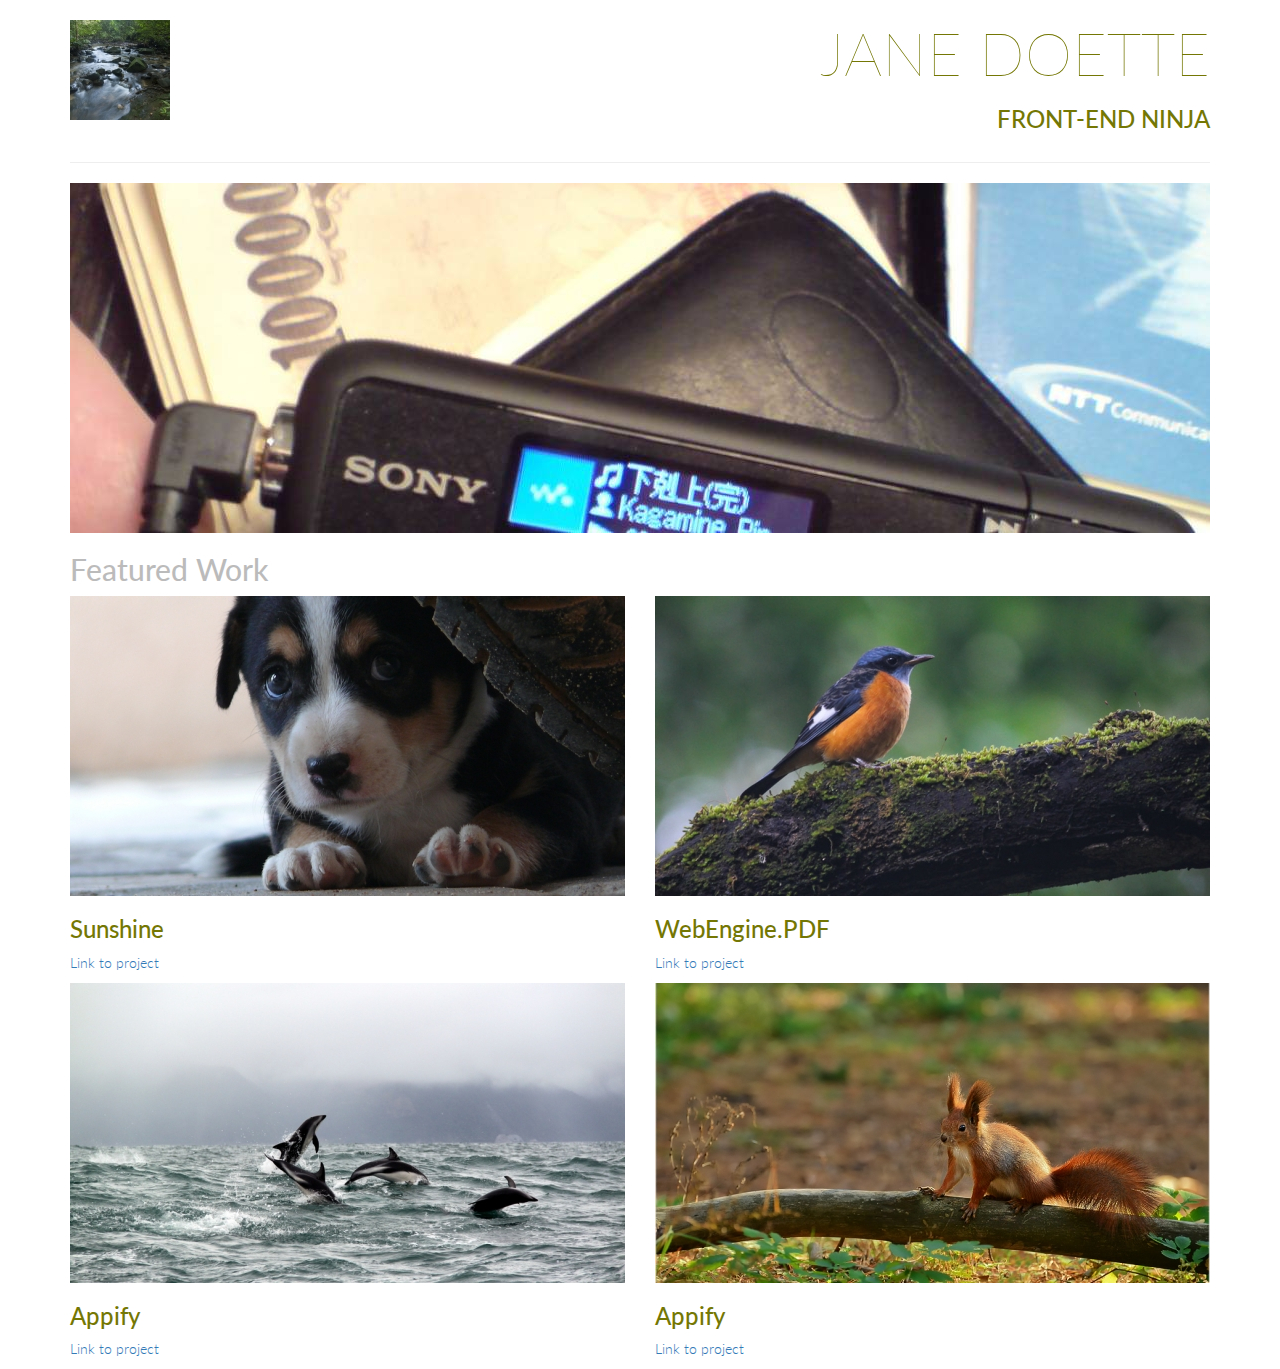
==== index.html @ 44541ce0 "added classes to elements to help match mock" ====
<!DOCTYPE html>
<!-- saved from url=(0097)https://storage.googleapis.com/supplemental_media/udacityu/2730818600/bootstrap-prestructure.html -->
<html>
    <head>
        <meta http-equiv="Content-Type" content="text/html; charset=windows-1252">

        <link href="https://fonts.googleapis.com/css?family=Lato:100,300" rel="stylesheet">

        <!-- Bootstrap -->
        <link href="css/bootstrap.min.css" rel="stylesheet">
        <link href="css/style.css" rel="stylesheet">

        <!-- jQuery (necessary for Bootstrap's JavaScript plugins) -->
        <script src="js/jquery-3.2.1.js"></script>
        <!-- Include all compiled plugins (below), or include individual files as needed -->
        <script src="js/bootstrap.min.js"></script>
    </head>
    <body>
        <div class="container">
            <div class="row">
                <div class="col-md-6">
                    <img class="title-logo" src="./image/placeimg_100_100_nature.jpg" class="img-responsive">
                </div>
                <div class="col-md-6 text-right text-uppercase">
                    <h1 class="text-thin title-super">Jane Doette</h1>
                    <h3>Front-end Ninja</h3>
                </div>
            </div>
            <div class="row">
                <div class="col-md-12">
                    <hr>
                </div>
            </div>
            <div class="row">
                <div class="col-md-12">
                    <img src="./image/lorempixel_1140_350.jpg" class="img-responsive">
                </div>
            </div>
            <div class="row">
                <div class="col-md-12 text-muted">
                    <h2>Featured Work</h2>
                </div>
            </div>
            <div class="row">
                <div class="col-md-6">
                    <img src="./image/placeimg_555_300_animals_1.jpg" class="img-responsive" data-toggle="modal" data-target="#project1">
                    <h3>Sunshine</h3>
                    <p><a href="http://github.com/">Link to project</a></p>
                </div>
                <div class="col-md-6">
                    <img src="./image/placeimg_555_300_animals_2.jpg" class="img-responsive" data-toggle="modal" data-target="#project2">
                    <h3>WebEngine.PDF</h3>
                    <p><a href="http://github.com/">Link to project</a></p>
                </div>
            </div>
            <div class="row">
                <div class="col-md-6">
                    <img src="./image/placeimg_555_300_animals_3.jpg" class="img-responsive" data-toggle="modal" data-target="#project1">
                    <h3>Appify</h3>
                    <p><a href="http://github.com/">Link to project</a></p>
                </div>
                <div class="col-md-6">
                    <img src="./image/placeimg_555_300_animals_4.jpg" class="img-responsive" data-toggle="modal" data-target="#project1">
                    <h3>Appify</h3>
                    <p><a href="http://github.com/">Link to project</a></p>
                </div>
            </div>
        </div>

        <!-- Modal -->
        <div class="modal fade" id="project1" tabindex="-1" role="dialog" aria-labelledby="myModalLabel" aria-hidden="true">
            <div class="modal-dialog">
                <div class="modal-content">
                    <div class="modal-header">
                        <h4 class="modal-title" id="myModalLabel">Sunshine</h4>
                    </div>
                    <div class="modal-body">
                        <img class="img-responsive" src="./image/placeimg_555_300_animals_5.jpg">
                        This was a project that made a weather app for Android. Learned a lot from it.
                    </div>
                    <div class="modal-footer">
                        <button type="button" class="btn btn-default" data-dismiss="modal">Close</button>
                    </div>
                </div>
            </div>
        </div>

        <div class="modal fade" id="project2" tabindex="-1" role="dialog" aria-labelledby="myModalLabel" aria-hidden="true">
                <div class="modal-dialog">
                    <div class="modal-content">
                        <div class="modal-header">
                            <h4 class="modal-title" id="myModalLabel">WebEngine.PDF</h4>
                        </div>
                        <div class="modal-body">
                            <img class="img-responsive" src="./image/placeimg_555_300_animals_5.jpg">
                            Moved all code that dealt with creating PDF files on the fly into its own project.  Important to separate concerns - the varoius sites should not know how to make a PDF file.  They should only know to call the PDF project to make one.  This allows the PDF generation code to be modified in the future without requiring site changes.
                        </div>
                        <div class="modal-footer">
                            <button type="button" class="btn btn-default" data-dismiss="modal">Close</button>
                        </div>
                    </div>
                </div>
            </div>
    </body>
</html>
---- css/style.css ----
body {
    font-family: 'Lato', sans-serif;
    font-weight: 300;
    color: #747704
}

.text-muted {
    color: #bcbbbb;
}

.text-thin {
    font-weight: 100;
}

.title-super {
    font-size: 60px;
}

.title-logo {
    margin-top: 20px;
}
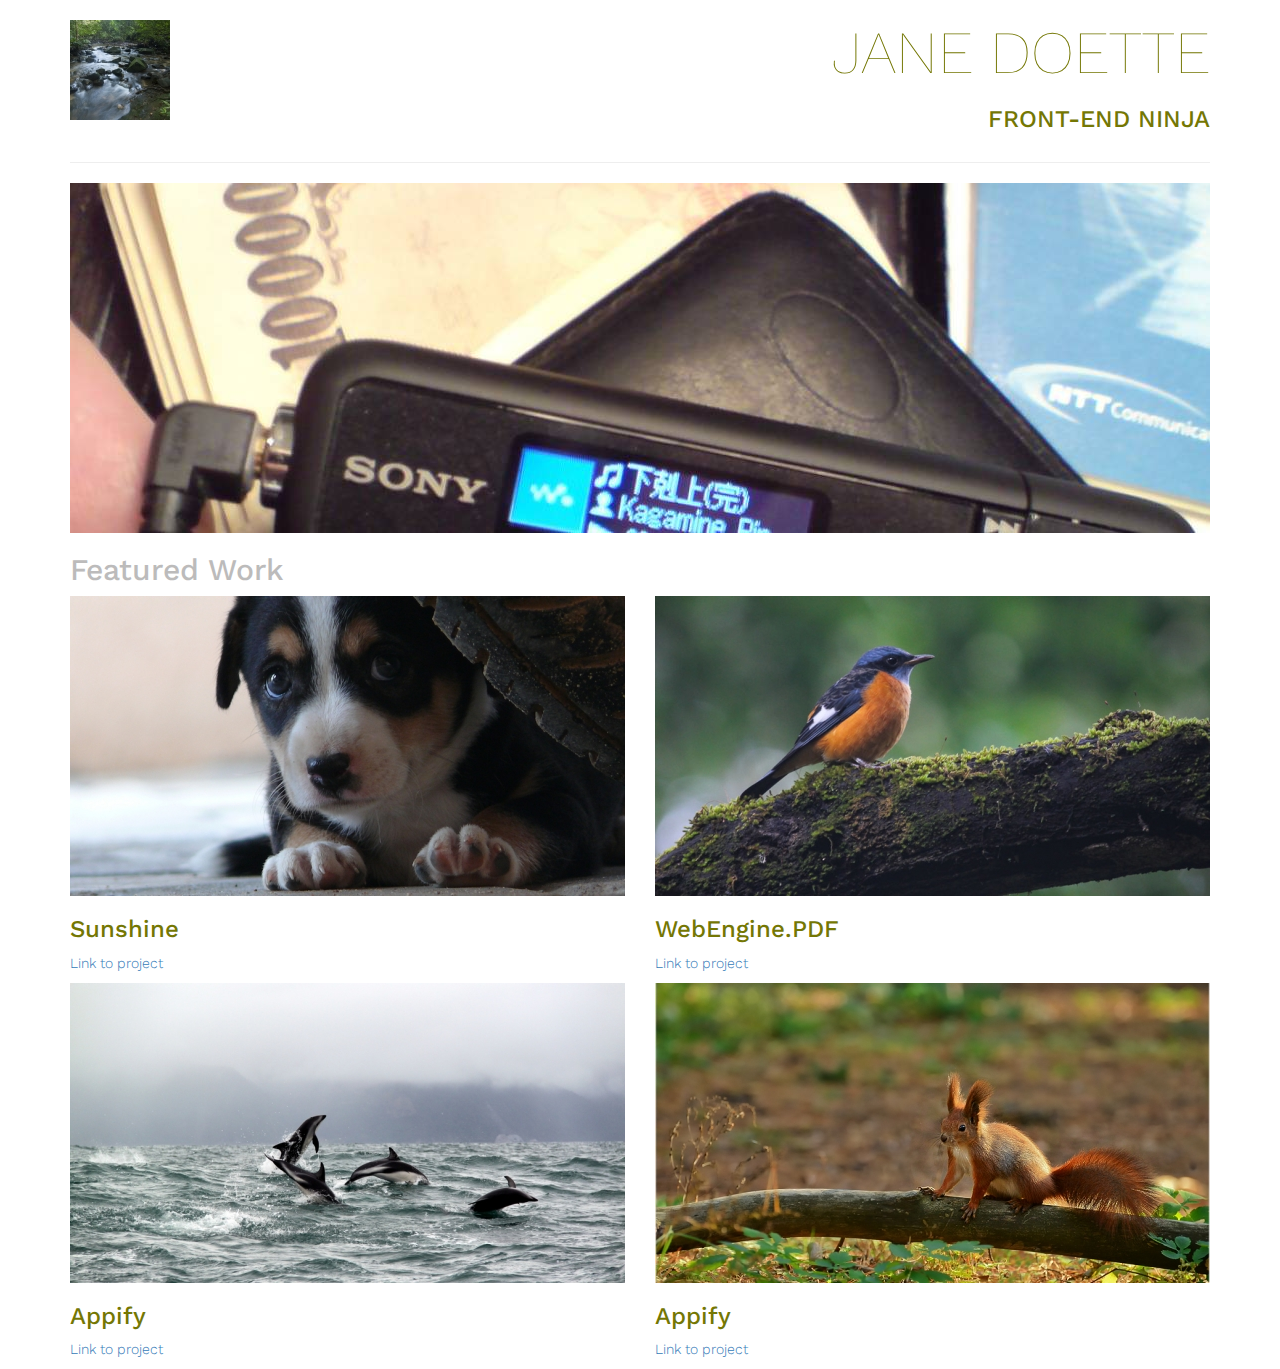
==== commit 1a10561b: "added second font family" ====
--- a/index.html
+++ b/index.html
@@ -5,7 +5,8 @@
         <meta http-equiv="Content-Type" content="text/html; charset=windows-1252">
 
         <link href="https://fonts.googleapis.com/css?family=Lato:100,300" rel="stylesheet">
-
+        <link href="https://fonts.googleapis.com/css?family=Work+Sans:400,900" rel="stylesheet">
+        
         <!-- Bootstrap -->
         <link href="css/bootstrap.min.css" rel="stylesheet">
         <link href="css/style.css" rel="stylesheet">
--- a/css/style.css
+++ b/css/style.css
@@ -1,5 +1,5 @@
 body {
-    font-family: 'Lato', sans-serif;
+    font-family: 'Work Sans', sans-serif;
     font-weight: 300;
     color: #747704
 }
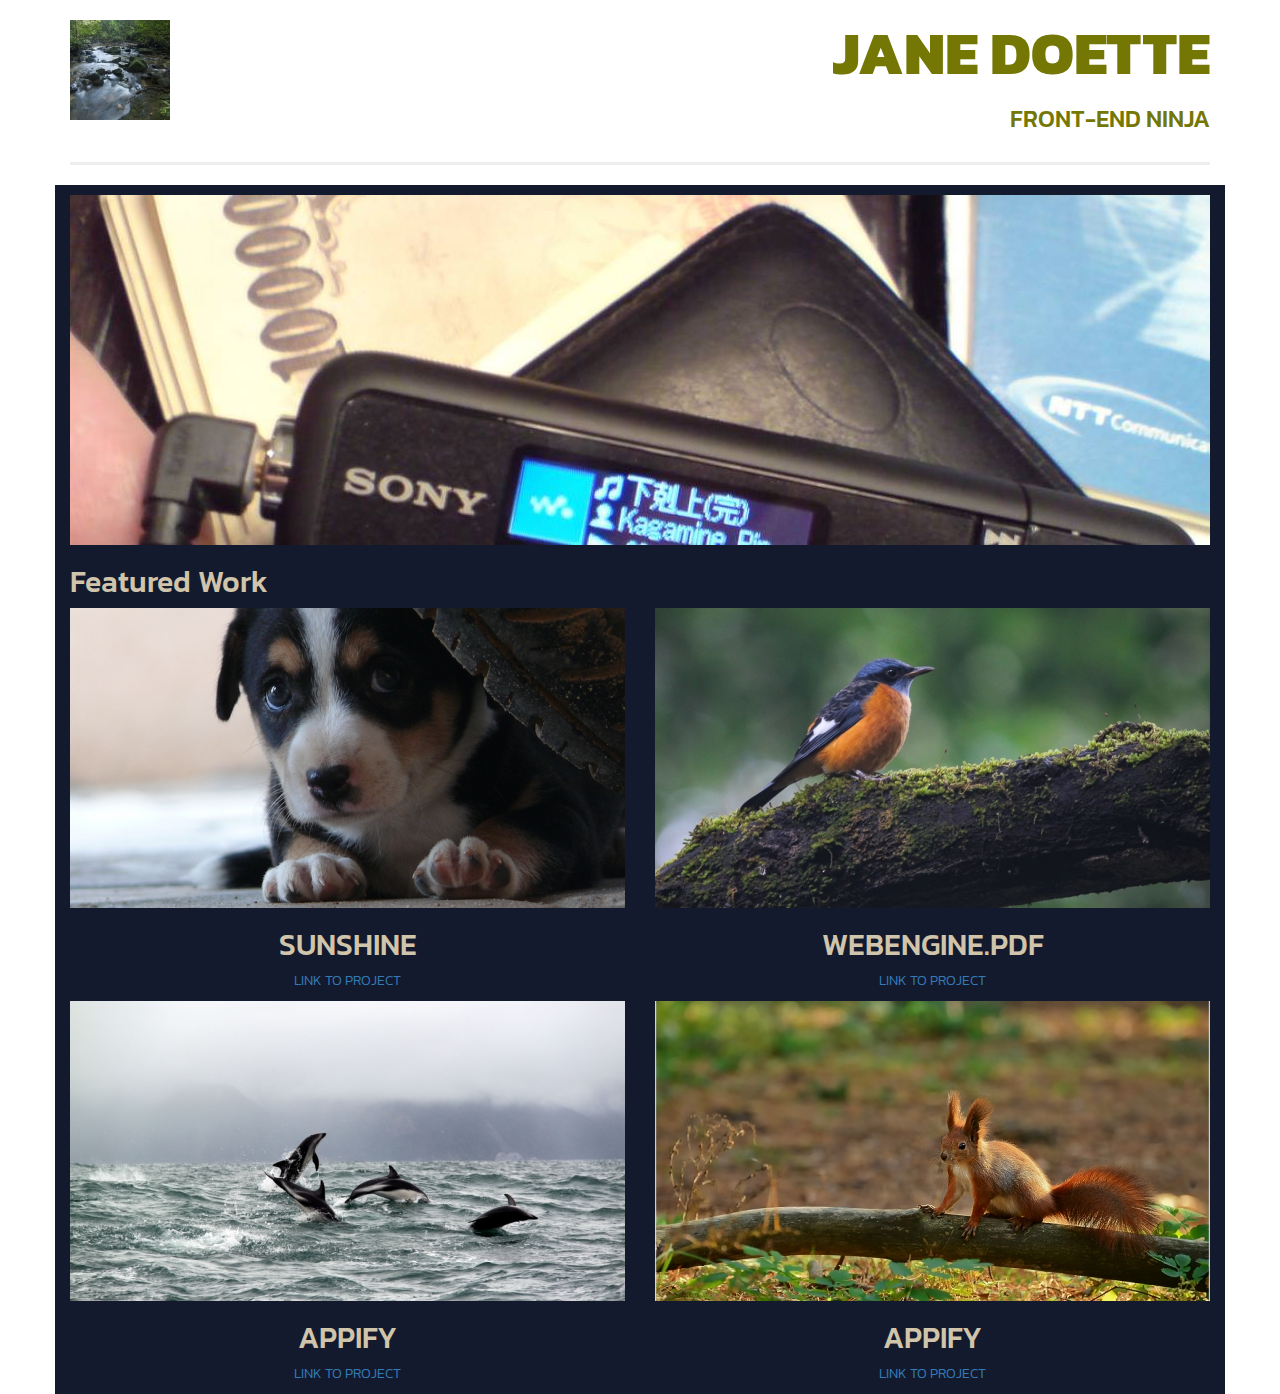
==== commit f7c2b224: "added classes to more accurately reflect the mock" ====
--- a/index.html
+++ b/index.html
@@ -6,6 +6,7 @@
 
         <link href="https://fonts.googleapis.com/css?family=Lato:100,300" rel="stylesheet">
         <link href="https://fonts.googleapis.com/css?family=Work+Sans:400,900" rel="stylesheet">
+        <link href="https://fonts.googleapis.com/css?family=Kanit:100,300,800" rel="stylesheet">
         
         <!-- Bootstrap -->
         <link href="css/bootstrap.min.css" rel="stylesheet">
@@ -32,37 +33,37 @@
                     <hr>
                 </div>
             </div>
-            <div class="row">
+            <div class="row dark-background">
                 <div class="col-md-12">
-                    <img src="./image/lorempixel_1140_350.jpg" class="img-responsive">
+                    <img src="./image/lorempixel_1140_350.jpg" class="img-responsive main-image">
                 </div>
             </div>
-            <div class="row">
-                <div class="col-md-12 text-muted">
+            <div class="row dark-background">
+                <div class="col-md-12">
                     <h2>Featured Work</h2>
                 </div>
             </div>
-            <div class="row">
+            <div class="row dark-background text-center text-uppercase">
                 <div class="col-md-6">
                     <img src="./image/placeimg_555_300_animals_1.jpg" class="img-responsive" data-toggle="modal" data-target="#project1">
-                    <h3>Sunshine</h3>
+                    <h3 class="featured-work">Sunshine</h3>
                     <p><a href="http://github.com/">Link to project</a></p>
                 </div>
                 <div class="col-md-6">
                     <img src="./image/placeimg_555_300_animals_2.jpg" class="img-responsive" data-toggle="modal" data-target="#project2">
-                    <h3>WebEngine.PDF</h3>
+                    <h3 class="featured-work">WebEngine.PDF</h3>
                     <p><a href="http://github.com/">Link to project</a></p>
                 </div>
             </div>
-            <div class="row">
+            <div class="row dark-background text-center text-uppercase">
                 <div class="col-md-6">
                     <img src="./image/placeimg_555_300_animals_3.jpg" class="img-responsive" data-toggle="modal" data-target="#project1">
-                    <h3>Appify</h3>
+                    <h3 class="featured-work">Appify</h3>
                     <p><a href="http://github.com/">Link to project</a></p>
                 </div>
                 <div class="col-md-6">
                     <img src="./image/placeimg_555_300_animals_4.jpg" class="img-responsive" data-toggle="modal" data-target="#project1">
-                    <h3>Appify</h3>
+                    <h3 class="featured-work">Appify</h3>
                     <p><a href="http://github.com/">Link to project</a></p>
                 </div>
             </div>
--- a/css/style.css
+++ b/css/style.css
@@ -1,7 +1,12 @@
 body {
-    font-family: 'Work Sans', sans-serif;
+    font-family: 'Kanit', sans-serif;
     font-weight: 300;
     color: #747704
+}
+
+hr {
+    color: #D0C4AB;
+    border-width: 3px;
 }
 
 .text-muted {
@@ -14,8 +19,22 @@
 
 .title-super {
     font-size: 60px;
+    font-weight: 800;
 }
 
 .title-logo {
     margin-top: 20px;
+}
+
+.dark-background {
+    background-color: #131A2D;
+    color: #D0C4AB;
+}
+
+.main-image {
+    margin-top: 10px;
+}
+
+.featured-work {
+    font-size: 30px !important;
 }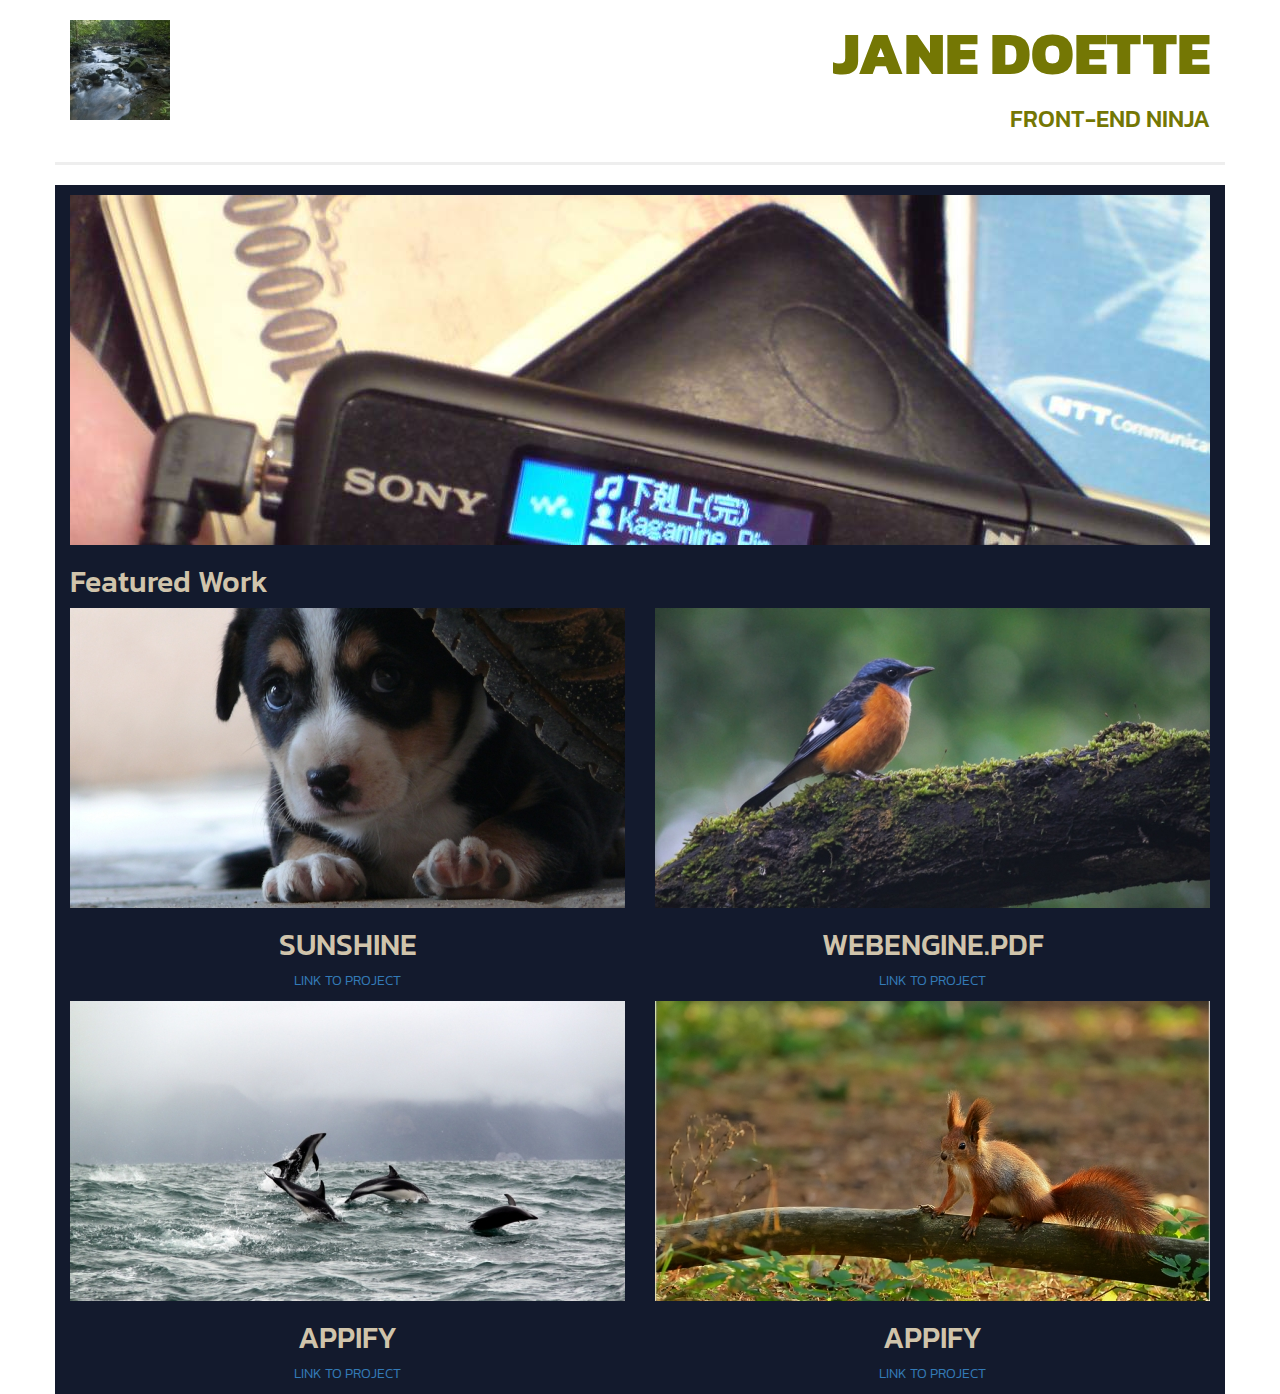
==== commit f707b048: "added class to style row with hr tag" ====
--- a/index.html
+++ b/index.html
@@ -29,7 +29,7 @@
                 </div>
             </div>
             <div class="row">
-                <div class="col-md-12">
+                <div class="col-md-12 hr-row">
                     <hr>
                 </div>
             </div>
--- a/css/style.css
+++ b/css/style.css
@@ -37,4 +37,11 @@
 
 .featured-work {
     font-size: 30px !important;
+}
+
+.hr-row {
+    padding-left: 0px !important;
+    padding-right: 0px !important;
+    margin-left: 0px;
+    margin-right: 0px;
 }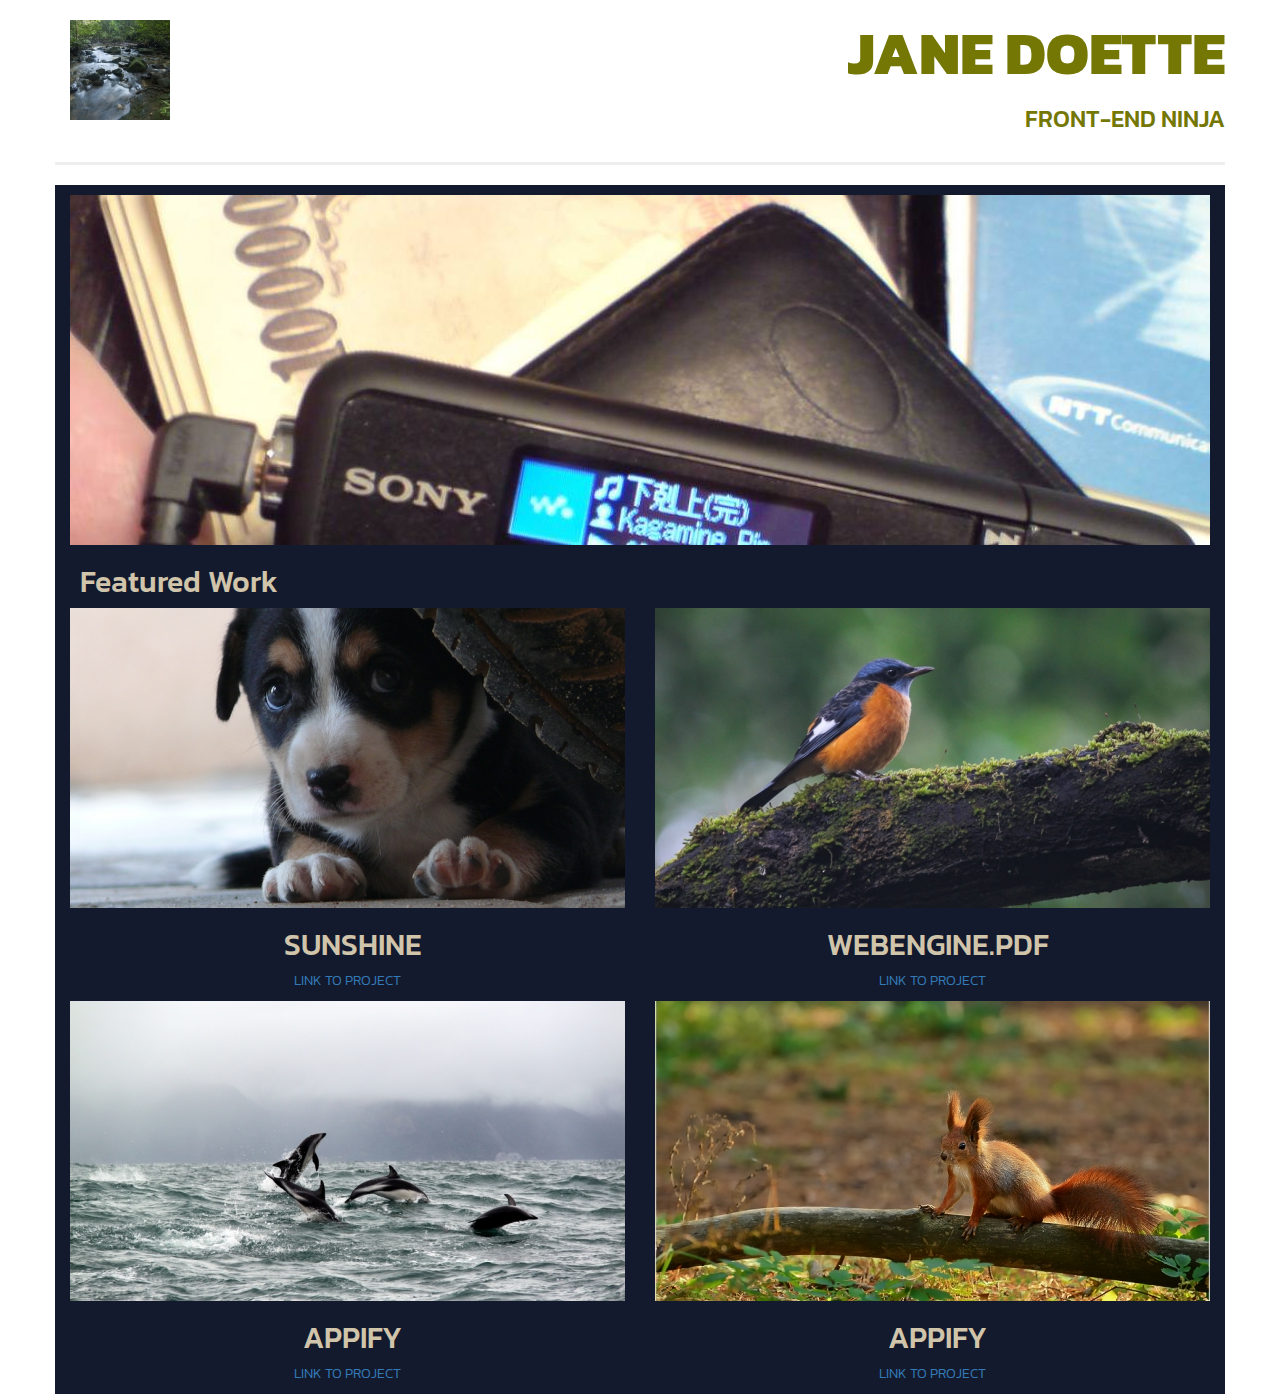
==== commit 67080298: "added classes to more closely match the mock" ====
--- a/index.html
+++ b/index.html
@@ -23,8 +23,8 @@
                 <div class="col-md-6">
                     <img class="title-logo" src="./image/placeimg_100_100_nature.jpg" class="img-responsive">
                 </div>
-                <div class="col-md-6 text-right text-uppercase">
-                    <h1 class="text-thin title-super">Jane Doette</h1>
+                <div class="col-md-6 text-right text-uppercase title-right-div">
+                    <h1 class="title-super">Jane Doette</h1>
                     <h3>Front-end Ninja</h3>
                 </div>
             </div>
@@ -34,13 +34,13 @@
                 </div>
             </div>
             <div class="row dark-background">
-                <div class="col-md-12">
+                <div class="col-md-12 ">
                     <img src="./image/lorempixel_1140_350.jpg" class="img-responsive main-image">
                 </div>
             </div>
             <div class="row dark-background">
                 <div class="col-md-12">
-                    <h2>Featured Work</h2>
+                    <h2 class="featured-work">Featured Work</h2>
                 </div>
             </div>
             <div class="row dark-background text-center text-uppercase">
--- a/css/style.css
+++ b/css/style.css
@@ -26,6 +26,10 @@
     margin-top: 20px;
 }
 
+.title-right-div {
+    padding-right: 0px;
+}
+
 .dark-background {
     background-color: #131A2D;
     color: #D0C4AB;
@@ -35,8 +39,14 @@
     margin-top: 10px;
 }
 
+/* .main-image-div {
+    margin-left: 0px;
+    margin-right: 0px;
+} */
+
 .featured-work {
     font-size: 30px !important;
+    padding-left: 10px;
 }
 
 .hr-row {
@@ -44,4 +54,4 @@
     padding-right: 0px !important;
     margin-left: 0px;
     margin-right: 0px;
-}+}
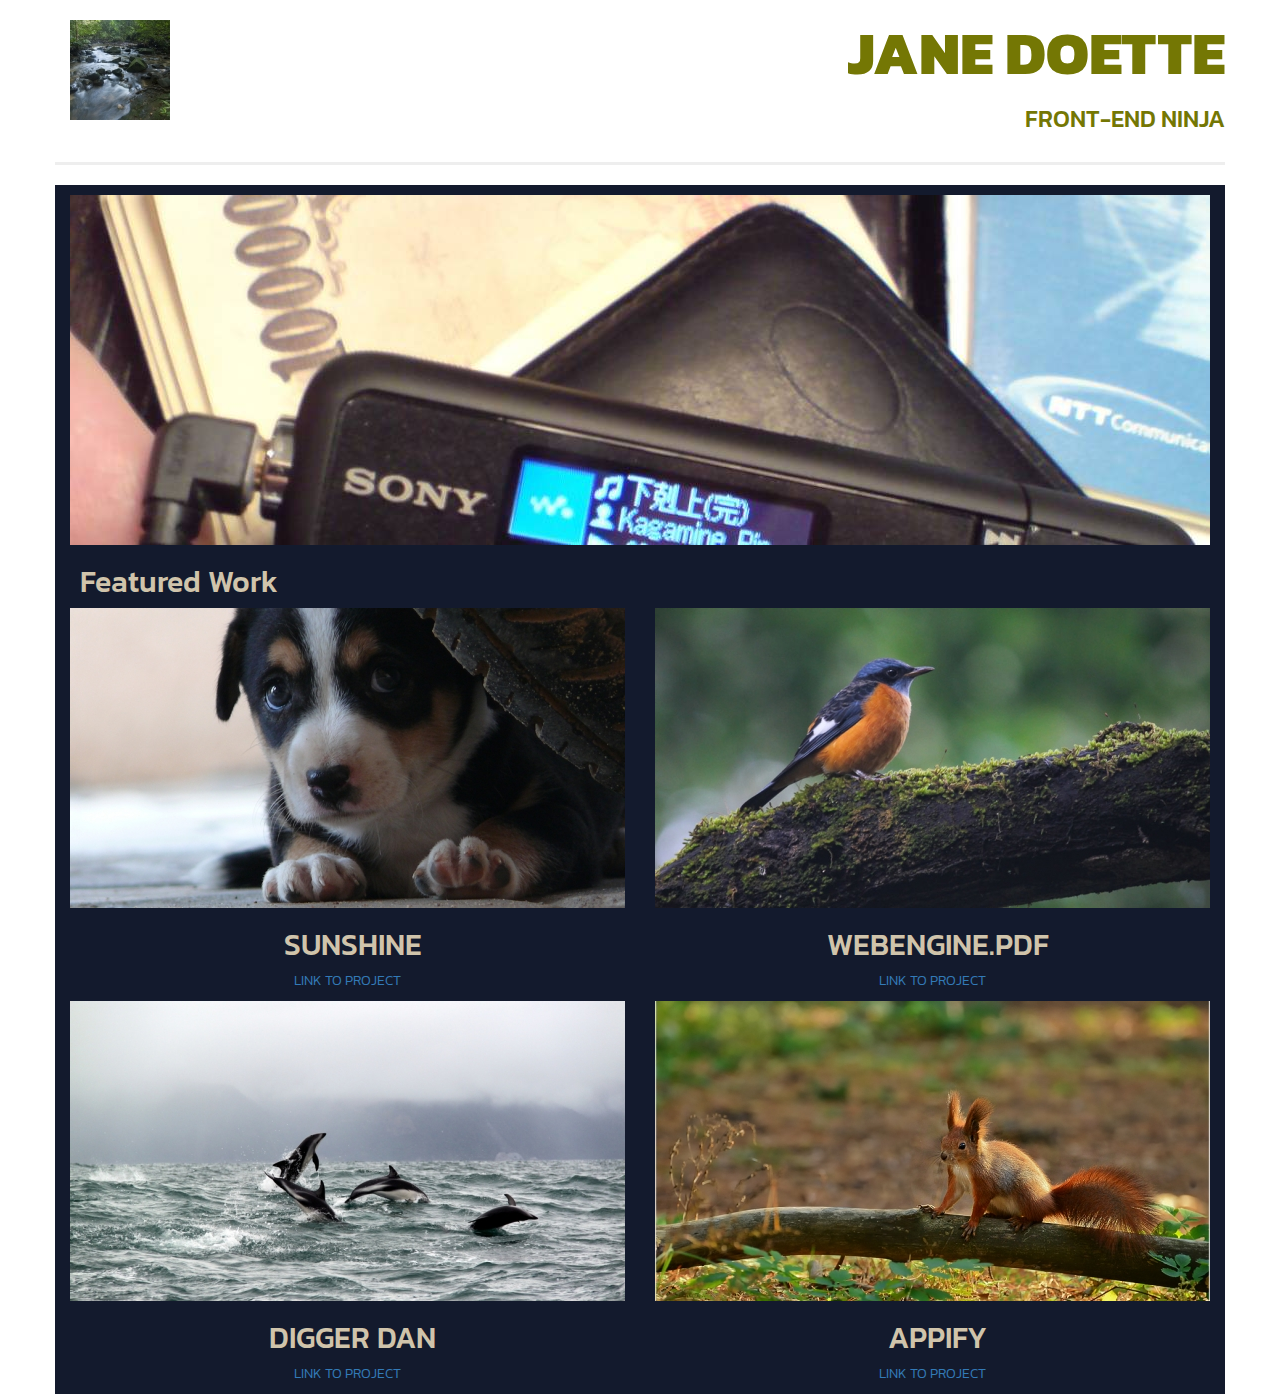
==== commit ba360f5e: "added third modal" ====
--- a/index.html
+++ b/index.html
@@ -57,8 +57,8 @@
             </div>
             <div class="row dark-background text-center text-uppercase">
                 <div class="col-md-6">
-                    <img src="./image/placeimg_555_300_animals_3.jpg" class="img-responsive" data-toggle="modal" data-target="#project1">
-                    <h3 class="featured-work">Appify</h3>
+                    <img src="./image/placeimg_555_300_animals_3.jpg" class="img-responsive" data-toggle="modal" data-target="#project3">
+                    <h3 class="featured-work">Digger Dan</h3>
                     <p><a href="http://github.com/">Link to project</a></p>
                 </div>
                 <div class="col-md-6">
@@ -69,7 +69,7 @@
             </div>
         </div>
 
-        <!-- Modal -->
+        <!-- Modals -->
         <div class="modal fade" id="project1" tabindex="-1" role="dialog" aria-labelledby="myModalLabel" aria-hidden="true">
             <div class="modal-dialog">
                 <div class="modal-content">
@@ -88,20 +88,37 @@
         </div>
 
         <div class="modal fade" id="project2" tabindex="-1" role="dialog" aria-labelledby="myModalLabel" aria-hidden="true">
-                <div class="modal-dialog">
-                    <div class="modal-content">
-                        <div class="modal-header">
-                            <h4 class="modal-title" id="myModalLabel">WebEngine.PDF</h4>
-                        </div>
-                        <div class="modal-body">
-                            <img class="img-responsive" src="./image/placeimg_555_300_animals_5.jpg">
-                            Moved all code that dealt with creating PDF files on the fly into its own project.  Important to separate concerns - the varoius sites should not know how to make a PDF file.  They should only know to call the PDF project to make one.  This allows the PDF generation code to be modified in the future without requiring site changes.
-                        </div>
-                        <div class="modal-footer">
-                            <button type="button" class="btn btn-default" data-dismiss="modal">Close</button>
-                        </div>
+            <div class="modal-dialog">
+                <div class="modal-content">
+                    <div class="modal-header">
+                        <h4 class="modal-title" id="myModalLabel">WebEngine.PDF</h4>
+                    </div>
+                    <div class="modal-body">
+                        <img class="img-responsive" src="./image/placeimg_555_300_animals_5.jpg">
+                        Moved all code that dealt with creating PDF files on the fly into its own project.  Important to separate concerns - the varoius sites should not know how to make a PDF file.  They should only know to call the PDF project to make one.  This allows the PDF generation code to be modified in the future without requiring site changes.
+                    </div>
+                    <div class="modal-footer">
+                        <button type="button" class="btn btn-default" data-dismiss="modal">Close</button>
                     </div>
                 </div>
             </div>
+        </div>
+
+        <div class="modal fade" id="project3" tabindex="-1" role="dialog" aria-labelledby="myModalLabel" aria-hidden="true">
+            <div class="modal-dialog">
+                <div class="modal-content">
+                    <div class="modal-header">
+                        <h4 class="modal-title" id="myModalLabel">Digger Dan</h4>
+                    </div>
+                    <div class="modal-body">
+                        <img class="img-responsive" src="./image/placeimg_555_300_animals_5.jpg">
+                        A game originally written in Turbo Pascal by John Johns III, I rewrote it in QuickBasic and updated it to use graphic tiles instead of text characters.
+                    </div>
+                    <div class="modal-footer">
+                        <button type="button" class="btn btn-default" data-dismiss="modal">Close</button>
+                    </div>
+                </div>
+            </div>
+        </div>
     </body>
 </html>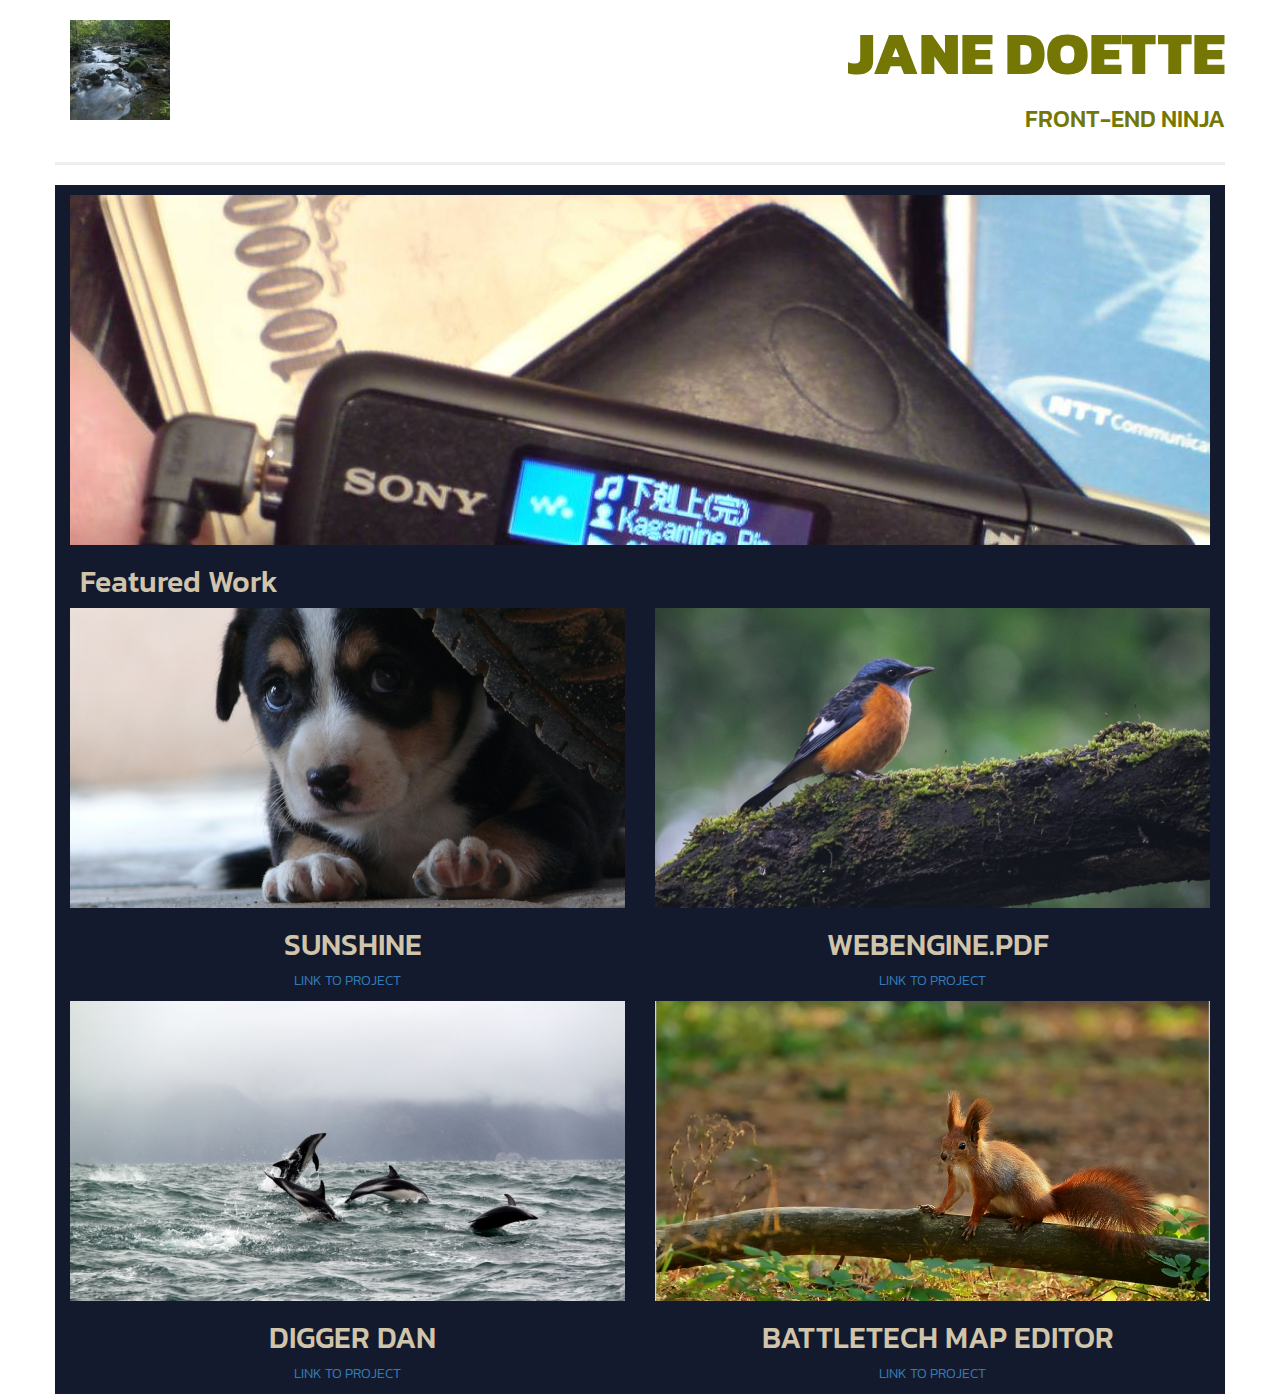
==== commit df9dc11a: "added fourth modal" ====
--- a/index.html
+++ b/index.html
@@ -62,8 +62,8 @@
                     <p><a href="http://github.com/">Link to project</a></p>
                 </div>
                 <div class="col-md-6">
-                    <img src="./image/placeimg_555_300_animals_4.jpg" class="img-responsive" data-toggle="modal" data-target="#project1">
-                    <h3 class="featured-work">Appify</h3>
+                    <img src="./image/placeimg_555_300_animals_4.jpg" class="img-responsive" data-toggle="modal" data-target="#project4">
+                    <h3 class="featured-work">Battletech Map Editor</h3>
                     <p><a href="http://github.com/">Link to project</a></p>
                 </div>
             </div>
@@ -120,5 +120,22 @@
                 </div>
             </div>
         </div>
+
+        <div class="modal fade" id="project4" tabindex="-1" role="dialog" aria-labelledby="myModalLabel" aria-hidden="true">
+            <div class="modal-dialog">
+                <div class="modal-content">
+                    <div class="modal-header">
+                        <h4 class="modal-title" id="myModalLabel">Battletech Map Editor</h4>
+                    </div>
+                    <div class="modal-body">
+                        <img class="img-responsive" src="./image/placeimg_555_300_animals_5.jpg">
+                        Written in QuickBasic, used graphic tiles, mouse input and printing code.  The closest thing I have done in DOS that resembled an event-driven program.
+                    </div>
+                    <div class="modal-footer">
+                        <button type="button" class="btn btn-default" data-dismiss="modal">Close</button>
+                    </div>
+                </div>
+            </div>
+        </div>
     </body>
 </html>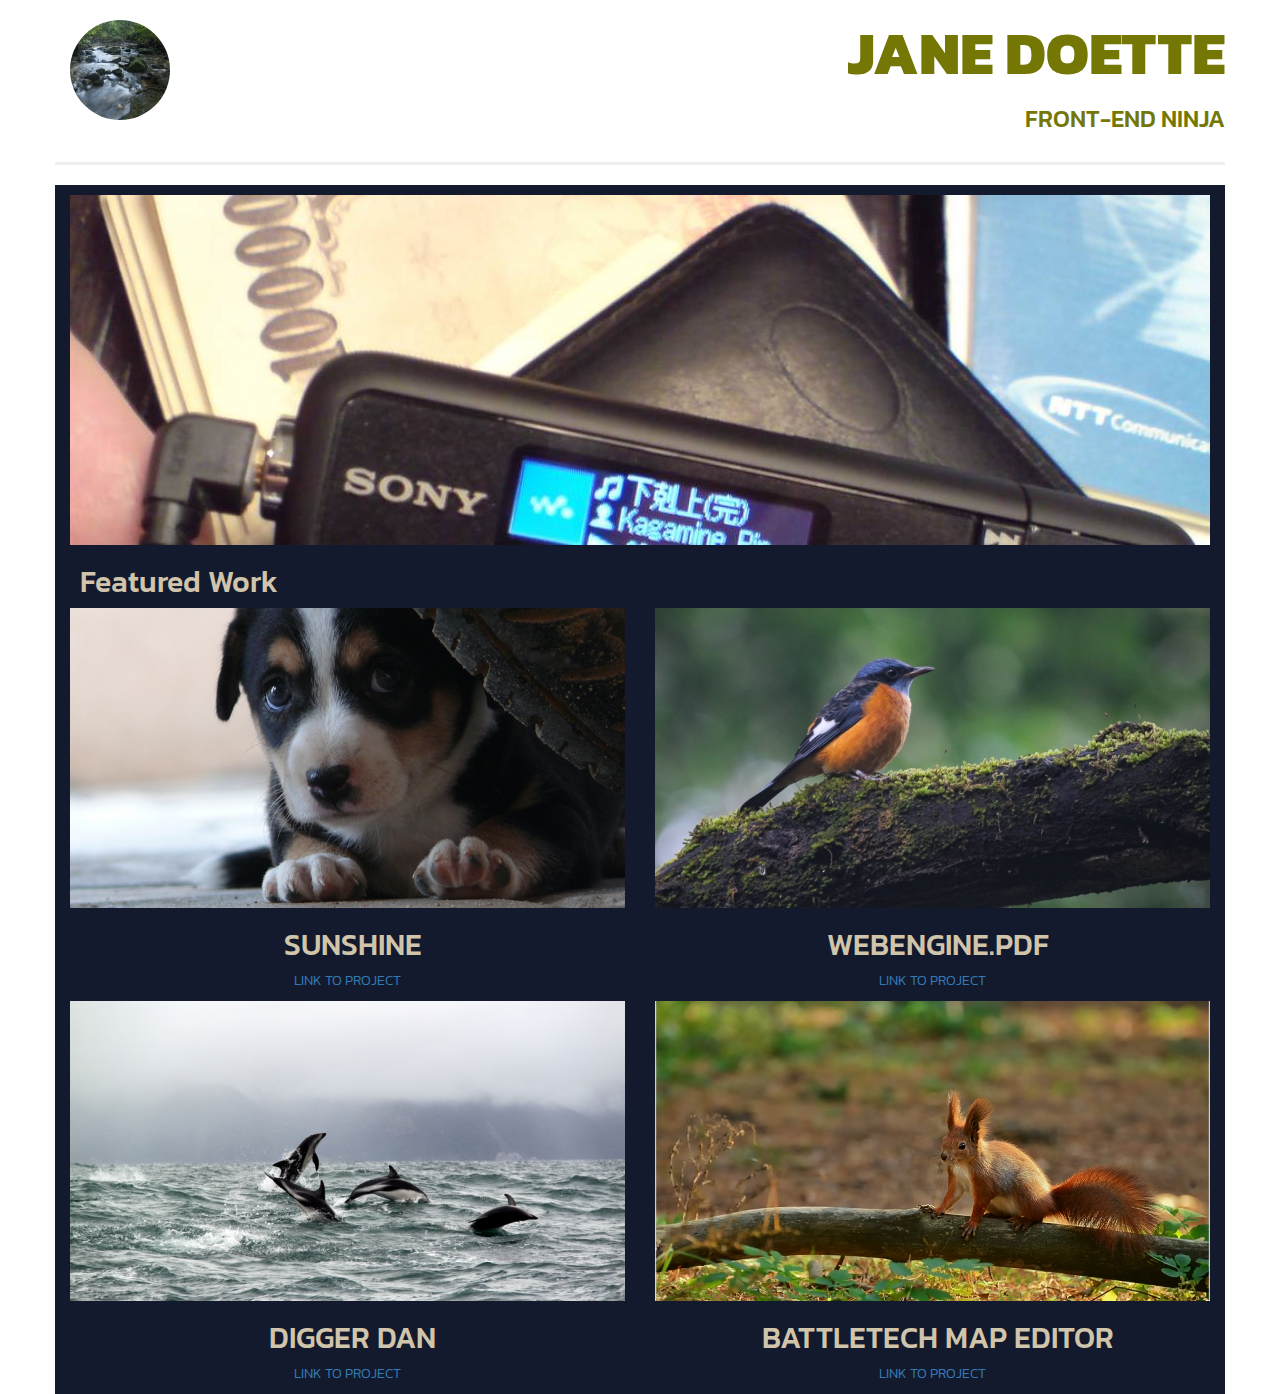
==== commit b7fe9931: "made logo image circular" ====
--- a/index.html
+++ b/index.html
@@ -21,7 +21,7 @@
         <div class="container">
             <div class="row">
                 <div class="col-md-6">
-                    <img class="title-logo" src="./image/placeimg_100_100_nature.jpg" class="img-responsive">
+                    <img class="title-logo img-circle" src="./image/placeimg_100_100_nature.jpg" class="img-responsive">
                 </div>
                 <div class="col-md-6 text-right text-uppercase title-right-div">
                     <h1 class="title-super">Jane Doette</h1>
